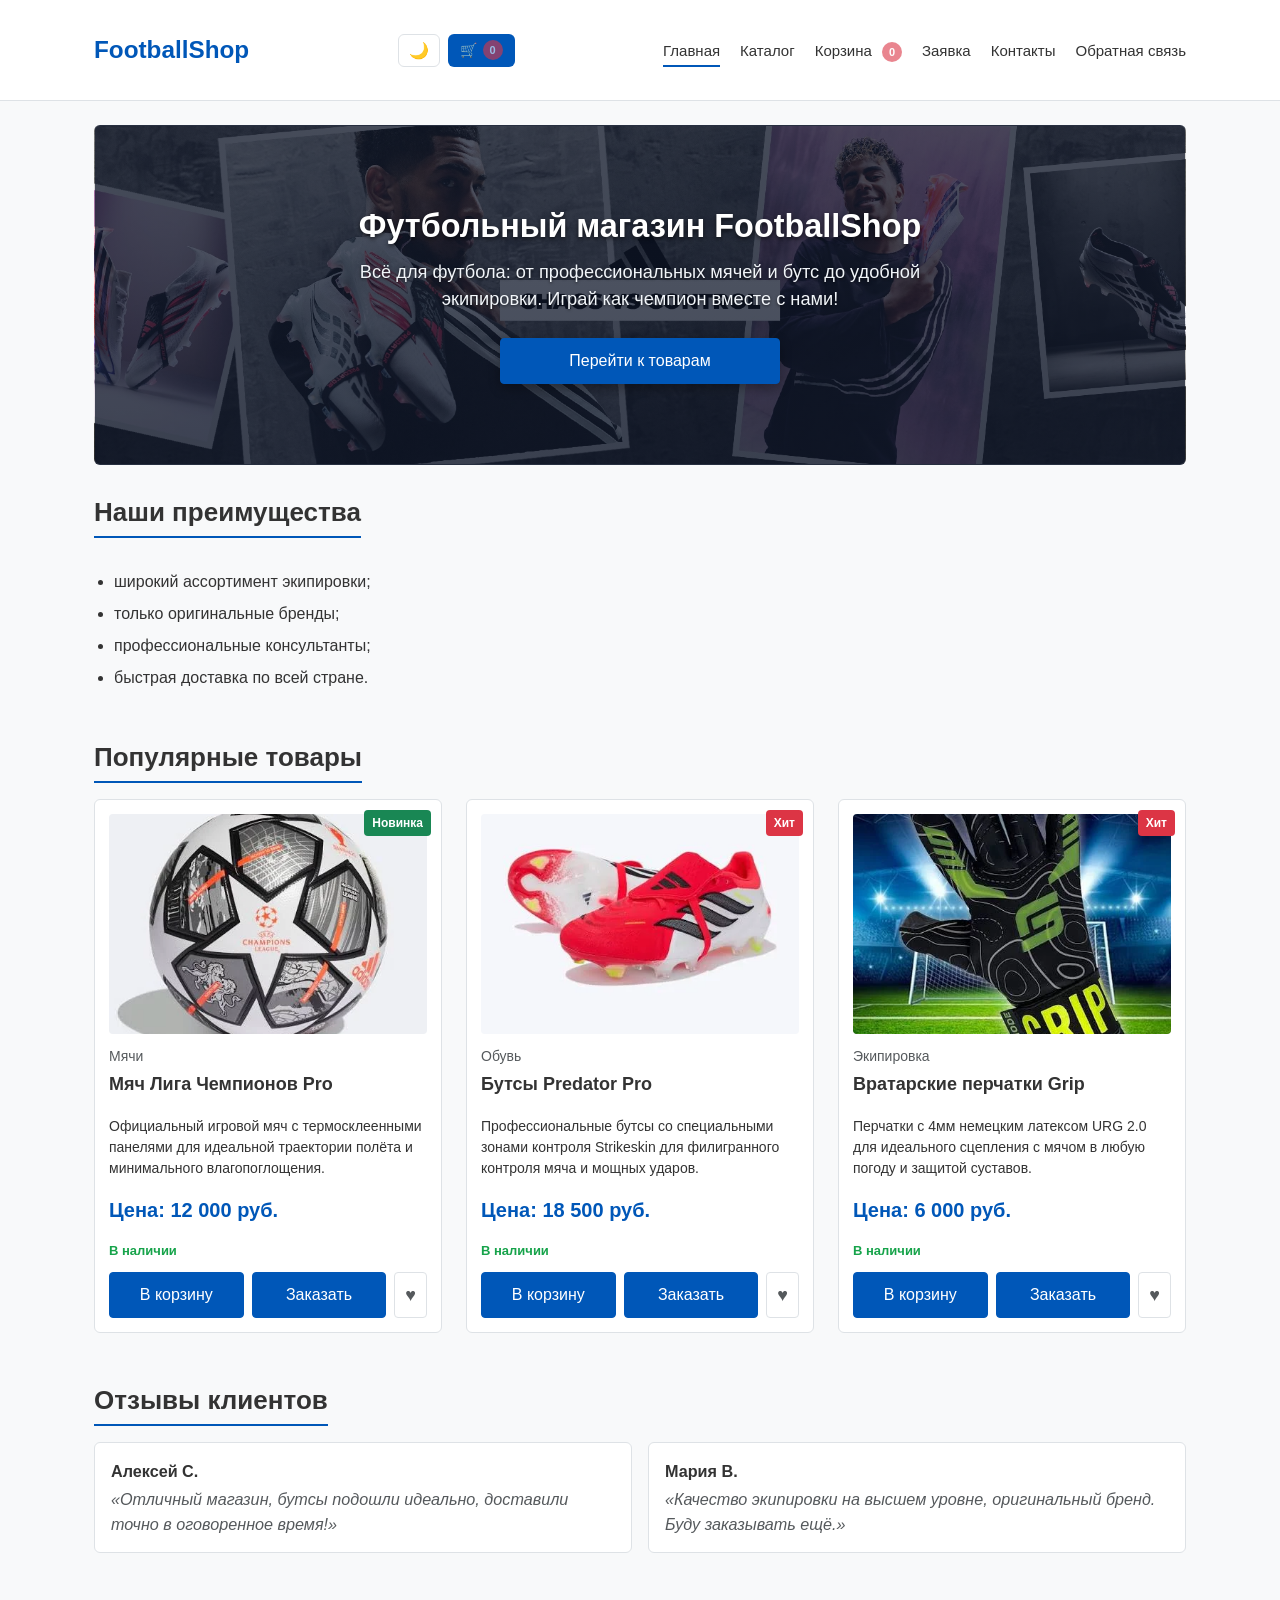
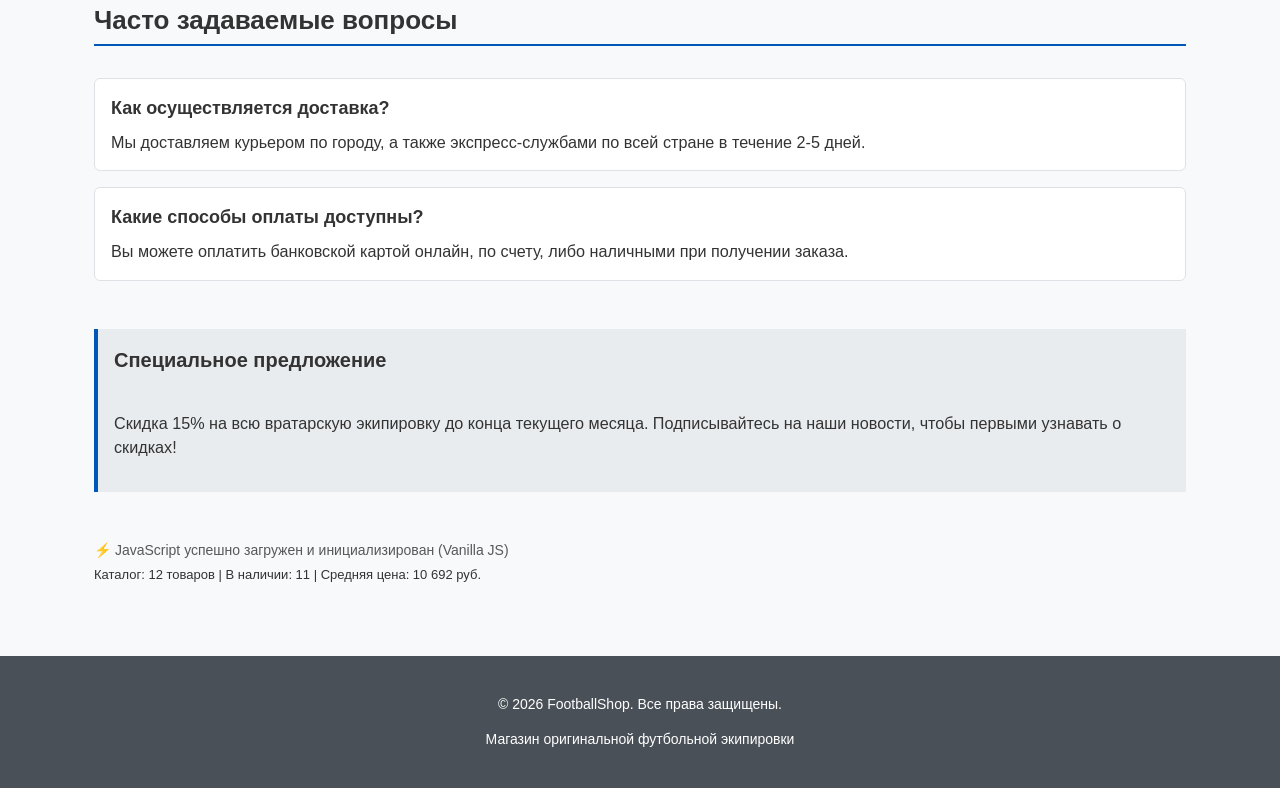
==== index.html @ 439742c8 "first commit" ====
<!DOCTYPE html>
<html lang="ru">
<head>
    <meta charset="UTF-8">
    <meta name="viewport" content="width=device-width, initial-scale=1.0">
    <meta name="description" content="Стартовая страница футбольного интернет-магазина FootballShop.">
    <meta property="og:type" content="website">
    <meta property="og:title" content="Футбольный интернет-магазин FootballShop">
    <meta property="og:description" content="Магазин футбольной экипировки и профессионального инвентаря.">
    <meta property="og:image" content="images/responsive/ball-720.jpg">

    <title>Футбольный интернет-магазин FootballShop</title>
    <link rel="stylesheet" href="css/style.css">
    <link rel="stylesheet" href="css/responsive.css">
    <script src="js/data.js" defer></script>
    <script src="js/modal.js" defer></script>
    <script src="js/validation.js" defer></script>
    <script src="js/cart.js" defer></script>
    <script src="js/catalog.js" defer></script>
    <script src="js/main.js" defer></script>
</head>
<body id="top">
<a class="skip-link" href="#main">Перейти к основному содержимому</a>

<header>
    <div class="site-header">
        <a class="site-logo" href="index.html">FootballShop</a>

        <div class="site-header__actions">
            <button class="theme-toggle" type="button" aria-label="Переключить тему оформления" title="Светлая/тёмная тема">
                <span class="theme-toggle__icon" aria-hidden="true">🌓</span>
            </button>

            <a class="header-cart-btn" href="cart.html" aria-label="Перейти в корзину">
                🛒 <span class="cart-badge">0</span>
            </a>

            <button class="menu-toggle" type="button" aria-expanded="false" aria-controls="primary-nav" aria-label="Открыть главное меню">
                <span class="menu-toggle__line" aria-hidden="true"></span>
                <span class="menu-toggle__line" aria-hidden="true"></span>
                <span class="menu-toggle__line" aria-hidden="true"></span>
            </button>
        </div>

        <nav class="site-nav" id="primary-nav" aria-label="Основная навигация">
            <ul class="site-nav__list">
                <li class="site-nav__item"><a class="site-nav__link" href="index.html" aria-current="page">Главная</a></li>
                <li class="site-nav__item"><a class="site-nav__link" href="catalog.html">Каталог</a></li>
                <li class="site-nav__item"><a class="site-nav__link" href="cart.html">Корзина <span class="cart-badge">0</span></a></li>
                <li class="site-nav__item"><a class="site-nav__link" href="order.html">Заявка</a></li>
                <li class="site-nav__item"><a class="site-nav__link" href="contacts.html">Контакты</a></li>
                <li class="site-nav__item"><a class="site-nav__link" href="feedback.html">Обратная связь</a></li>
            </ul>
        </nav>
    </div>
</header>

<main id="main">
    <section class="hero">
        <h1 class="hero__title">Футбольный магазин FootballShop</h1>
        <p>
            Всё для футбола: от профессиональных мячей и бутс до удобной экипировки. 
            Играй как чемпион вместе с нами!
        </p>
        <a class="button" href="#popular">Перейти к товарам</a>
    </section>

    <section class="section" id="advantages">
        <h2 class="section__title">Наши преимущества</h2>

        <ul class="advantages-list">
            <li>широкий ассортимент экипировки;</li>
            <li>только оригинальные бренды;</li>
            <li>профессиональные консультанты;</li>
            <li>быстрая доставка по всей стране.</li>
        </ul>
    </section>

    <section class="section" id="popular">
        <h2 class="section__title">Популярные товары</h2>

        <div class="products-grid" id="featured-products">
            <article class="product-card">
                <span class="product-card__badge product-card__badge--new">Новинка</span>
                <picture>
                    <source type="image/webp"
                            srcset="images/responsive/ball-360.webp 360w, images/responsive/ball-720.webp 720w"
                            sizes="(max-width: 767px) 100vw, (max-width: 1023px) 50vw, 33vw">
                    <source type="image/jpeg"
                            srcset="images/responsive/ball-360.jpg 360w, images/responsive/ball-720.jpg 720w"
                            sizes="(max-width: 767px) 100vw, (max-width: 1023px) 50vw, 33vw">
                    <img src="images/ball.jpg" alt="Футбольный мяч Лига Чемпионов" width="447" height="447" loading="lazy" decoding="async">
                </picture>
                <div class="product-card__category">Мячи</div>
                <h3 class="product-card__title">Мяч Лига Чемпионов</h3>
                <p class="product-card__description">Официальный игровой мяч для профессионалов с превосходной аэродинамикой.</p>
                <p class="product-card__price">Цена: 12000 руб.</p>
                <div class="product-card__actions">
                    <button class="button" type="button" data-action="add-to-cart" data-id="1">В корзину</button>
                    <button class="button button--secondary" type="button" data-product="Мяч Лига Чемпионов Pro">Заказать</button>
                    <button class="button--favorite" type="button" data-id="1" aria-label="В избранное">♥</button>
                </div>
            </article>

            <article class="product-card">
                <span class="product-card__badge">Хит</span>
                <picture>
                    <source type="image/webp"
                            srcset="images/responsive/boots-360.webp 360w, images/responsive/boots-720.webp 720w"
                            sizes="(max-width: 767px) 100vw, (max-width: 1023px) 50vw, 33vw">
                    <source type="image/jpeg"
                            srcset="images/responsive/boots-360.jpg 360w, images/responsive/boots-720.jpg 720w"
                            sizes="(max-width: 767px) 100vw, (max-width: 1023px) 50vw, 33vw">
                    <img src="images/boots.jpg" alt="Футбольные бутсы Predator Pro" width="447" height="447" loading="lazy" decoding="async">
                </picture>
                <div class="product-card__category">Обувь</div>
                <h3 class="product-card__title">Бутсы Predator Pro</h3>
                <p class="product-card__description">Профессиональные бутсы для игры на натуральном травяном газоне.</p>
                <p class="product-card__price">Цена: 18500 руб.</p>
                <div class="product-card__actions">
                    <button class="button" type="button" data-action="add-to-cart" data-id="2">В корзину</button>
                    <button class="button button--secondary" type="button" data-product="Бутсы Predator Pro">Заказать</button>
                    <button class="button--favorite" type="button" data-id="2" aria-label="В избранное">♥</button>
                </div>
            </article>

            <article class="product-card">
                <picture>
                    <source type="image/webp"
                            srcset="images/responsive/hands-360.webp 360w, images/responsive/hands-720.webp 720w"
                            sizes="(max-width: 767px) 100vw, (max-width: 1023px) 50vw, 33vw">
                    <source type="image/jpeg"
                            srcset="images/responsive/hands-360.jpg 360w, images/responsive/hands-720.jpg 720w"
                            sizes="(max-width: 767px) 100vw, (max-width: 1023px) 50vw, 33vw">
                    <img src="images/hands.jpg" alt="Вратарские перчатки Grip" width="447" height="447" loading="lazy" decoding="async">
                </picture>
                <div class="product-card__category">Экипировка</div>
                <h3 class="product-card__title">Вратарские перчатки Grip</h3>
                <p class="product-card__description">Перчатки с надежным латексным сцеплением и защитой суставов пальцев.</p>
                <p class="product-card__price">Цена: 6000 руб.</p>
                <div class="product-card__actions">
                    <button class="button" type="button" data-action="add-to-cart" data-id="3">В корзину</button>
                    <button class="button button--secondary" type="button" data-product="Вратарские перчатки Grip">Заказать</button>
                    <button class="button--favorite" type="button" data-id="3" aria-label="В избранное">♥</button>
                </div>
            </article>
        </div>
    </section>

    <section class="section reviews" id="reviews">
        <h2 class="section__title">Отзывы клиентов</h2>
        <div class="reviews-grid">
            <article class="review-card">
                <div class="review-card__author"><strong>Алексей С.</strong></div>
                <div class="review-card__text">«Отличный магазин, бутсы подошли идеально, доставили точно в оговоренное время!»</div>
            </article>
            <article class="review-card">
                <div class="review-card__author"><strong>Мария В.</strong></div>
                <div class="review-card__text">«Качество экипировки на высшем уровне, оригинальный бренд. Буду заказывать ещё.»</div>
            </article>
        </div>
    </section>

    <section class="section faq" id="faq">
        <h2 class="section__title">Часто задаваемые вопросы</h2>
        <div class="faq">
            <article class="faq__item">
                <h3 class="faq__question">Как осуществляется доставка?</h3>
                <p class="faq__answer">Мы доставляем курьером по городу, а также экспресс-службами по всей стране в течение 2-5 дней.</p>
            </article>
            <article class="faq__item">
                <h3 class="faq__question">Какие способы оплаты доступны?</h3>
                <p class="faq__answer">Вы можете оплатить банковской картой онлайн, по счету, либо наличными при получении заказа.</p>
            </article>
        </div>
    </section>

    <aside class="aside-info">
        <h2 class="aside-info__title">Специальное предложение</h2>
        <p>
            Скидка 15% на всю вратарскую экипировку до конца текущего месяца.
            Подписывайтесь на наши новости, чтобы первыми узнавать о скидках!
        </p>
    </aside>

    <section class="section" id="js-demo-section" aria-label="Статус системы">
        <p class="js-message" id="js-status-message" style="margin: 0; font-size: 14px; color: var(--color-muted);">JavaScript не загружен</p>
        <div class="product-output" id="js-summary-output" style="margin-top: 4px; font-size: 13px; font-weight: 500;"></div>
    </section>
</main>

<footer id="contacts">
    <p>&copy; 2026 FootballShop. Все права защищены.</p>
    <p>Магазин оригинальной футбольной экипировки</p>
</footer>

<dialog class="order-dialog" id="order-dialog" aria-labelledby="order-dialog-title">
    <h2 class="order-dialog__title" id="order-dialog-title">Быстрое оформление заявки</h2>

    <form class="order-form" id="order-form" action="#" method="post" novalidate>
        <input id="selected-product" name="selected-product" type="hidden">

        <div class="order-form__field">
            <label class="order-form__label" for="order-name">Ваше имя *</label>
            <input class="order-form__control"
                   id="order-name"
                   name="name"
                   type="text"
                   placeholder="Введите ваше имя"
                   minlength="2"
                   autocomplete="name"
                   required>
        </div>

        <div class="order-form__field">
            <label class="order-form__label" for="order-email">E-mail адрес *</label>
            <input class="order-form__control"
                   id="order-email"
                   name="email"
                   type="email"
                   placeholder="example@mail.ru"
                   autocomplete="email"
                   required>
        </div>

        <div class="order-form__field">
            <label class="order-form__label" for="order-phone">Номер телефона *</label>
            <input class="order-form__control"
                   id="order-phone"
                   name="phone"
                   type="tel"
                   inputmode="tel"
                   placeholder="+7 (900) 000-00-00"
                   autocomplete="tel"
                   required>
            <small class="order-form__hint">Формат: +7 (900) 000-00-00</small>
        </div>

        <div class="order-form__field">
            <label class="order-form__label" for="order-date">Желаемая дата связи</label>
            <input class="order-form__control"
                   id="order-date"
                   name="date"
                   type="date">
        </div>

        <div class="order-form__field order-form__field--full">
            <label class="order-form__label" for="order-topic">Тема заявки *</label>
            <select class="order-form__control" id="order-topic" name="topic" required>
                <option value="">Выберите тему</option>
                <option value="product">Заказ товара</option>
                <option value="consultation">Консультация по размеру</option>
                <option value="delivery">Вопрос по доставке</option>
            </select>
        </div>

        <div class="order-form__field order-form__field--full">
            <label class="order-form__label" for="order-comment">Комментарий к заявке</label>
            <textarea class="order-form__control"
                      id="order-comment"
                      name="comment"
                      rows="3"
                      placeholder="Укажите размер, расцветку или дополнительную информацию"></textarea>
        </div>

        <div class="order-form__field order-form__field--full order-form__field--checkbox">
            <input class="order-form__control"
                   id="order-agreement"
                   name="agreement"
                   type="checkbox"
                   required>
            <label class="order-form__label" for="order-agreement">
                Я согласен на обработку персональных данных *
            </label>
        </div>

        <div class="order-form__actions">
            <button class="button order-form__button" type="button" id="close-order-dialog">Закрыть</button>
            <button class="button order-form__button" type="submit">Отправить заявку</button>
        </div>
    </form>
</dialog>

<p class="success-message" id="success-message" hidden>
    Форма успешно отправлена!
</p>

<a href="#top" class="scroll-top" aria-label="Вернуться в начало страницы">↑</a>
</body>
</html>
---- css/style.css ----
:root {
    
    --color-bg: #f8f9fa;
    --color-text: #333333;
    --color-muted: #6c757d;
    --color-primary: #0d6efd; 
    --color-primary-dark: #0a58ca;
    --color-secondary: #495057;
    --color-border: #dee2e6;
    --color-surface: #ffffff;
    --color-danger: #dc3545;
    --color-success: #198754;
    --color-success-bg: #d1e7dd;
    --color-white: #ffffff;

    
    --space-xs: 4px;
    --space-sm: 8px;
    --space-md: 16px;
    --space-lg: 24px;
    --space-xl: 32px;
    --space-xxl: 48px;

    
    --radius-sm: 4px;
    --radius-md: 6px;
    --radius-lg: 8px;

    
    --shadow-sm: 0 1px 3px rgba(0,0,0,0.1);
    --shadow-md: 0 4px 6px rgba(0,0,0,0.1);

    
    --transition-fast: 0.2s ease-in-out;

    --container-width: 1140px;
}

* {
    box-sizing: border-box;
}

html {
    scroll-behavior: smooth;
}

body {
    margin: 0;
    font-family: Arial, Helvetica, sans-serif;
    line-height: 1.5;
    color: var(--color-text);
    background-color: var(--color-bg);
}

h1, h2, h3, h4, h5, h6 {
    font-weight: bold;
    color: var(--color-text);
    margin-top: 0;
}

h1 {
    font-size: 32px;
}

h2 {
    font-size: 26px;
    margin-bottom: var(--space-md);
    border-bottom: 2px solid var(--color-primary);
    display: inline-block;
    padding-bottom: var(--space-xs);
}

header {
    background-color: var(--color-surface);
    border-bottom: 1px solid var(--color-border);
    padding: var(--space-md) var(--space-lg);
}

main {
    padding: var(--space-lg) var(--space-lg);
}

footer {
    background-color: var(--color-secondary);
    color: var(--color-white);
    padding: var(--space-xl) var(--space-lg);
    text-align: center;
}

a {
    color: var(--color-primary);
    text-decoration: none;
}

a:hover {
    color: var(--color-primary-dark);
    text-decoration: underline;
}

.button {
    display: inline-flex;
    align-items: center;
    justify-content: center;
    padding: 10px 20px;
    font-size: 16px;
    font-family: inherit;
    line-height: 1.5;
    color: var(--color-white);
    background-color: var(--color-primary);
    text-decoration: none;
    border: 1px solid var(--color-primary);
    border-radius: var(--radius-sm);
    cursor: pointer;
    transition: background-color var(--transition-fast);
}

.button:hover {
    background-color: var(--color-primary-dark);
    border-color: var(--color-primary-dark);
    color: var(--color-white);
    text-decoration: none;
}

.button:disabled {
    opacity: 0.6;
    cursor: not-allowed;
}

.site-header {
    max-width: var(--container-width);
    margin: 0 auto;
    display: flex;
    align-items: center;
    justify-content: space-between;
    flex-wrap: wrap;
    gap: var(--space-md);
}

.site-logo {
    font-size: 24px;
    font-weight: bold;
    color: var(--color-primary);
    text-decoration: none;
}

.site-logo:hover {
    text-decoration: none;
}

.site-nav__list {
    display: flex;
    flex-wrap: wrap;
    align-items: center;
    gap: var(--space-md);
    padding: 0;
    margin: 0;
    list-style: none;
}

.site-nav__link {
    color: var(--color-text);
    font-weight: normal;
}

.site-nav__link:hover {
    color: var(--color-primary);
    text-decoration: none;
}

.hero {
    max-width: var(--container-width);
    margin: 0 auto var(--space-xl);
    padding: var(--space-xxl) var(--space-xl);
    background-color: var(--color-surface);
    border: 1px solid var(--color-border);
    border-radius: var(--radius-md);
    text-align: center;
}

.hero__title {
    color: var(--color-text);
    margin-bottom: var(--space-md);
    border: none;
}

.hero p {
    font-size: 18px;
    max-width: 600px;
    margin: 0 auto var(--space-xl);
    color: var(--color-muted);
}

.section {
    max-width: var(--container-width);
    margin: 0 auto var(--space-xxl);
}

.advantages-list {
    padding-left: 20px;
    font-size: 16px;
}

.advantages-list li {
    margin-bottom: var(--space-sm);
}

.products-grid {
    display: grid;
    grid-template-columns: repeat(3, minmax(280px, 1fr));
    gap: var(--space-lg);
}

.product-card {
    display: flex;
    flex-direction: column;
    position: relative;
    padding: var(--space-md);
    border: 1px solid var(--color-border);
    border-radius: var(--radius-md);
    background-color: var(--color-surface);
    transition: box-shadow var(--transition-fast), transform var(--transition-fast);
}

.product-card:hover {
    box-shadow: var(--shadow-md);
    transform: translateY(-4px);
}

.product-card img {
    width: 100%;
    height: 220px;
    object-fit: cover;
    border-radius: var(--radius-sm);
    margin-bottom: var(--space-md);
    background-color: var(--color-bg);
}

.product-card__badge {
    position: absolute;
    top: 10px;
    right: 10px;
    background-color: var(--color-danger);
    color: var(--color-white);
    padding: 4px 8px;
    border-radius: 4px;
    font-size: 12px;
    font-weight: bold;
}

.product-card__badge--new {
    background-color: var(--color-success);
}

.product-card__category {
    font-size: 14px;
    color: var(--color-muted);
    margin-bottom: var(--space-xs);
}

.product-card__title {
    font-size: 18px;
    margin-top: 0;
    margin-bottom: var(--space-xs);
    border: none;
}

.product-card__description {
    color: var(--color-text);
    font-size: 14px;
    flex-grow: 1;
    margin-bottom: var(--space-md);
}

.product-card__price {
    font-size: 20px;
    font-weight: bold;
    color: var(--color-primary);
    margin: 0 0 var(--space-md);
}

.product-card-img {
    width: 100%;
    height: auto;
    border-radius: 8px;
}

.product-card .button {
    width: 100%;
    margin-top: auto;
}

.product-card__button {
    margin-top: 20px;
}

.reviews-grid {
    display: grid;
    grid-template-columns: repeat(auto-fit, minmax(280px, 1fr));
    gap: var(--space-lg);
}

.review-card {
    padding: var(--space-md);
    border: 1px solid var(--color-border);
    border-radius: var(--radius-md);
    background-color: var(--color-surface);
}

.review-card__author {
    font-weight: bold;
    margin-bottom: var(--space-xs);
}

.review-card__text {
    font-style: italic;
    color: var(--color-muted);
}

.faq {
    display: grid;
    gap: var(--space-md);
}

.faq__item {
    border: 1px solid var(--color-border);
    border-radius: var(--radius-md);
    padding: var(--space-md);
    background-color: var(--color-surface);
}

.faq__question {
    margin: 0 0 var(--space-sm) 0;
    font-size: 18px;
    border: none;
}

.faq__answer {
    margin: 0;
    color: var(--color-text);
}

.aside-info {
    max-width: var(--container-width);
    margin: 0 auto var(--space-xxl);
    padding: var(--space-md);
    border-left: 4px solid var(--color-primary);
    background-color: #e9ecef;
}

.aside-info__title {
    margin-top: 0;
    font-size: 20px;
    border: none;
}

.order-dialog {
    width: 500px;
    max-width: 90vw;
    padding: var(--space-lg);
    border: 1px solid var(--color-border);
    border-radius: var(--radius-md);
    box-shadow: var(--shadow-md);
    background-color: var(--color-surface);
    opacity: 0;
    transform: scale(0.95);
    transition: opacity 0.3s ease, transform 0.3s ease;
}

.order-dialog[open] {
    opacity: 1;
    transform: scale(1);
}

.order-dialog::backdrop {
    background-color: rgba(0, 0, 0, 0.5);
}

.order-dialog__title {
    margin: 0 0 var(--space-md) 0;
    font-size: 22px;
    border: none;
}

.order-form__field {
    margin-bottom: var(--space-md);
}

.order-form__label {
    display: block;
    margin-bottom: var(--space-xs);
    font-weight: bold;
}

.order-form__control {
    width: 100%;
    padding: 8px 12px;
    border: 1px solid var(--color-border);
    border-radius: var(--radius-sm);
    font: inherit;
    background-color: var(--color-surface);
}

.order-form__control:focus {
    outline: none;
    border-color: var(--color-primary);
    box-shadow: 0 0 0 2px rgba(13, 110, 253, 0.25);
}

.order-form__hint {
    display: block;
    margin-top: var(--space-xs);
    color: var(--color-muted);
    font-size: 12px;
}

.order-form__field--checkbox {
    display: flex;
    align-items: center;
    gap: var(--space-sm);
}

.order-form__field--checkbox input[type="checkbox"] {
    width: auto;
}

.order-form__field [aria-invalid="true"] {
    border-color: var(--color-danger);
}

.order-form__actions {
    display: flex;
    justify-content: flex-end;
    gap: var(--space-md);
    margin-top: var(--space-lg);
}

.success-message {
    max-width: var(--container-width);
    margin: var(--space-lg) auto;
    padding: var(--space-md);
    border-radius: var(--radius-sm);
    background-color: var(--color-success-bg);
    color: var(--color-success);
    border: 1px solid #badbcc;
}

.breadcrumbs {
    max-width: var(--container-width);
    margin: 0 auto var(--space-md);
    font-size: 14px;
    color: var(--color-muted);
}

.breadcrumbs__link {
    color: var(--color-primary);
}

.breadcrumbs__current::before {
    content: "/";
    margin: 0 8px;
    color: var(--color-muted);
}

.scroll-top {
    position: fixed;
    bottom: 20px;
    right: 20px;
    background-color: var(--color-secondary);
    color: #fff;
    width: 40px;
    height: 40px;
    border-radius: 4px;
    display: flex;
    align-items: center;
    justify-content: center;
    font-size: 20px;
    text-decoration: none;
    opacity: 0;
    pointer-events: none;
    transition: opacity var(--transition-fast);
}

.scroll-top.is-visible {
    opacity: 0.8;
    pointer-events: auto;
}

.scroll-top:hover {
    opacity: 1;
    text-decoration: none;
}

.catalog-layout {
    max-width: var(--container-width);
    margin: 0 auto var(--space-xxl);
    display: grid;
    grid-template-columns: 250px 1fr;
    grid-template-areas: "filters products";
    gap: var(--space-xl);
}

.catalog-filters {
    grid-area: filters;
    padding: var(--space-md);
    border: 1px solid var(--color-border);
    border-radius: var(--radius-md);
    background-color: var(--color-surface);
    align-self: start;
    position: sticky;
    top: 20px;
}

.filters-form fieldset {
    margin: 0 0 var(--space-md);
    padding: 0 0 var(--space-md);
    border: none;
    border-bottom: 1px solid var(--color-border);
}

.filters-form legend {
    font-weight: bold;
    margin-bottom: var(--space-sm);
}

.product-details__layout {
    display: grid;
    grid-template-columns: 1fr;
    gap: var(--space-xl);
}

@media (min-width: 768px) {
    .product-details__layout {
        grid-template-columns: 1fr 1fr;
    }
}

.product-details__image-placeholder {
    background-color: var(--color-bg);
    border: 1px solid var(--color-border);
    border-radius: var(--radius-md);
    min-height: 300px;
    display: flex;
    align-items: center;
    justify-content: center;
}

.product-details__image-placeholder img {
    width: 100%;
    height: 100%;
    object-fit: cover;
}

.product-details__price {
    font-size: 24px;
    font-weight: bold;
    color: var(--color-primary);
}

.product-table {
    width: 100%;
    border-collapse: collapse;
    margin-top: var(--space-lg);
    border: 1px solid var(--color-border);
}

.product-table th, .product-table td {
    padding: 8px 12px;
    border: 1px solid var(--color-border);
    text-align: left;
}

.product-table th {
    background-color: var(--color-bg);
    font-weight: bold;
}

@media (max-width: 768px) {
    .catalog-layout {
        grid-template-columns: 1fr;
        grid-template-areas: "filters" "products";
    }
}

.catalog-filters h2 {
    margin-top: 0;
    margin-bottom: var(--space-md);
    font-size: 22px;
    border-bottom: 2px solid var(--color-primary);
    display: inline-block;
    padding-bottom: var(--space-xs);
}

.filters-form__group {
    margin: 0 0 var(--space-lg);
    padding: 0;
    border: none;
}

.filters-form__legend {
    font-weight: 600;
    font-size: 16px;
    margin-bottom: var(--space-sm);
    color: var(--color-text);
}

.filters-form__checkbox-label {
    display: flex;
    align-items: center;
    gap: var(--space-sm);
    margin-bottom: var(--space-xs);
    cursor: pointer;
    font-size: 15px;
    transition: color var(--transition-fast);
}

.filters-form__checkbox-label:hover {
    color: var(--color-primary);
}

.filters-form__checkbox {
    width: 18px;
    height: 18px;
    cursor: pointer;
    accent-color: var(--color-primary);
    margin: 0;
}

.filters-form__price-row {
    display: flex;
    align-items: center;
    gap: var(--space-sm);
}

.filters-form__price-field {
    display: flex;
    flex-direction: column;
    gap: 4px;
    flex: 1;
}

.filters-form__price-label {
    font-size: 12px;
    color: var(--color-muted);
}

.filters-form__control {
    width: 100%;
    padding: 8px 10px;
    border: 1px solid var(--color-border);
    border-radius: var(--radius-sm);
    font: inherit;
    font-size: 14px;
    background-color: var(--color-surface);
    transition: border-color var(--transition-fast), box-shadow var(--transition-fast);
}

.filters-form__control:focus {
    outline: none;
    border-color: var(--color-primary);
    box-shadow: 0 0 0 3px rgba(13, 110, 253, 0.15);
}

.filters-form__price-divider {
    color: var(--color-muted);
    font-weight: bold;
    margin-top: 20px; 
}

.filters-form__submit {
    margin-top: var(--space-md);
    background-color: var(--color-primary);
    font-weight: 600;
    letter-spacing: 0.5px;
}

[data-theme="dark"] {
    --color-bg: #121316;
    --color-text: #e2e8f0;
    --color-muted: #94a3b8;
    --color-primary: #3b82f6;
    --color-primary-dark: #2563eb;
    --color-secondary: #64748b;
    --color-border: #2d3748;
    --color-surface: #1e222b;
    --color-success: #22c55e;
    --color-success-bg: #143522;
    --color-danger: #ef4444;
    --color-white: #ffffff;
    --shadow-sm: 0 1px 3px rgba(0, 0, 0, 0.4);
    --shadow-md: 0 4px 6px rgba(0, 0, 0, 0.5);
}

[data-theme="dark"] body {
    background-color: var(--color-bg);
    color: var(--color-text);
}

[data-theme="dark"] .product-card,
[data-theme="dark"] .review-card,
[data-theme="dark"] .aside-info,
[data-theme="dark"] .product-details,
[data-theme="dark"] .order-dialog,
[data-theme="dark"] .cart-summary-box,
[data-theme="dark"] .cart-empty,
[data-theme="dark"] .cart-table,
[data-theme="dark"] .product-table,
[data-theme="dark"] .product-table th,
[data-theme="dark"] .product-table td,
[data-theme="dark"] .faq__item,
[data-theme="dark"] .catalog-filters {
    background-color: var(--color-surface);
    border-color: var(--color-border);
    color: var(--color-text);
}

[data-theme="dark"] .order-form__control,
[data-theme="dark"] .filters-form__control,
[data-theme="dark"] .search-bar__input,
[data-theme="dark"] .catalog-sort__select,
[data-theme="dark"] .promo-input {
    background-color: #161920;
    color: var(--color-text);
    border-color: var(--color-border);
}

[data-theme="dark"] .order-form__control:focus,
[data-theme="dark"] .search-bar__input:focus,
[data-theme="dark"] .catalog-sort__select:focus {
    background-color: #1c202a;
    border-color: var(--color-primary);
}

[data-theme="dark"] .hero {
    background: linear-gradient(135deg, #182234, #121620);
    border-color: var(--color-border);
}

[data-theme="dark"] footer {
    background-color: #0b0c0e;
    border-color: var(--color-border);
}

.site-header__actions {
    display: flex;
    align-items: center;
    gap: var(--space-sm);
}

.theme-toggle {
    background: transparent;
    border: 1px solid var(--color-border);
    border-radius: var(--radius-md);
    padding: 6px 10px;
    font-size: 16px;
    cursor: pointer;
    color: var(--color-text);
    display: inline-flex;
    align-items: center;
    justify-content: center;
    transition: background-color var(--transition-fast), border-color var(--transition-fast), transform var(--transition-fast);
}

.theme-toggle:hover {
    background-color: rgba(0, 0, 0, 0.05);
    transform: scale(1.05);
}

[data-theme="dark"] .theme-toggle:hover {
    background-color: rgba(255, 255, 255, 0.1);
}

.header-cart-btn {
    position: relative;
    display: inline-flex;
    align-items: center;
    text-decoration: none;
    padding: 6px 12px;
    border-radius: var(--radius-md);
    background-color: var(--color-primary);
    color: #ffffff;
    font-size: 14px;
    font-weight: bold;
    transition: background-color var(--transition-fast), transform var(--transition-fast);
}

.header-cart-btn:hover {
    background-color: var(--color-primary-dark);
    transform: translateY(-1px);
    color: #ffffff;
}

.cart-badge,
.wishlist-badge {
    display: inline-flex;
    align-items: center;
    justify-content: center;
    min-width: 20px;
    height: 20px;
    padding: 0 6px;
    font-size: 11px;
    font-weight: 700;
    line-height: 1;
    color: #ffffff;
    background-color: var(--color-danger);
    border-radius: 10px;
    margin-left: 6px;
    vertical-align: middle;
}

.cart-badge--empty {
    opacity: 0.6;
}

.toast-container {
    position: fixed;
    top: 20px;
    right: 20px;
    z-index: 10000;
    display: flex;
    flex-direction: column;
    gap: 10px;
    max-width: 360px;
    width: calc(100% - 40px);
    pointer-events: none;
}

.toast {
    position: relative;
    display: flex;
    align-items: flex-start;
    gap: 12px;
    padding: 12px 16px;
    background-color: var(--color-surface);
    color: var(--color-text);
    border-radius: var(--radius-md);
    box-shadow: 0 8px 24px rgba(0, 0, 0, 0.18);
    border-left: 4px solid var(--color-primary);
    pointer-events: auto;
    animation: toastSlideIn 0.3s ease-out forwards;
    transition: opacity 0.25s ease, transform 0.25s ease;
}

.toast--success {
    border-left-color: var(--color-success);
}

.toast--error {
    border-left-color: var(--color-danger);
}

.toast--info {
    border-left-color: var(--color-primary);
}

.toast__icon {
    font-size: 18px;
    line-height: 1.2;
    flex-shrink: 0;
}

.toast__content {
    flex: 1;
    font-size: 14px;
    line-height: 1.4;
}

.toast__close {
    background: transparent;
    border: none;
    color: var(--color-muted);
    font-size: 18px;
    cursor: pointer;
    padding: 0;
    line-height: 1;
    margin-left: 4px;
}

.toast__close:hover {
    color: var(--color-text);
}

@keyframes toastSlideIn {
    from {
        opacity: 0;
        transform: translateX(50px);
    }
    to {
        opacity: 1;
        transform: translateX(0);
    }
}

.cart-page-layout {
    display: grid;
    grid-template-columns: 1fr;
    gap: var(--space-xl);
    margin-top: var(--space-lg);
}

@media (min-width: 900px) {
    .cart-page-layout {
        grid-template-columns: 2fr 1fr;
        align-items: start;
    }
}

.cart-items-container {
    background-color: var(--color-surface);
    border: 1px solid var(--color-border);
    border-radius: var(--radius-lg);
    padding: var(--space-md);
    box-shadow: var(--shadow-sm);
}

.cart-table {
    width: 100%;
    border-collapse: collapse;
}

.cart-table th {
    text-align: left;
    padding: 12px;
    font-size: 14px;
    border-bottom: 2px solid var(--color-border);
    color: var(--color-muted);
}

.cart-table td {
    padding: 14px 12px;
    border-bottom: 1px solid var(--color-border);
    vertical-align: middle;
}

.cart-item__product {
    display: flex;
    align-items: center;
    gap: 12px;
}

.cart-item__thumb {
    width: 64px;
    height: 64px;
    object-fit: cover;
    border-radius: var(--radius-sm);
    border: 1px solid var(--color-border);
    background-color: var(--color-bg);
}

.cart-item__name {
    font-weight: 600;
    font-size: 15px;
    margin-bottom: 4px;
    color: var(--color-text);
    text-decoration: none;
}

.cart-item__name:hover {
    color: var(--color-primary);
}

.cart-item__category {
    font-size: 12px;
    color: var(--color-muted);
}

.cart-item__price {
    font-weight: 600;
    white-space: nowrap;
}

.cart-quantity {
    display: inline-flex;
    align-items: center;
    border: 1px solid var(--color-border);
    border-radius: var(--radius-sm);
    overflow: hidden;
    background-color: var(--color-surface);
}

.cart-quantity__btn {
    background: transparent;
    border: none;
    width: 32px;
    height: 32px;
    font-size: 16px;
    cursor: pointer;
    display: inline-flex;
    align-items: center;
    justify-content: center;
    color: var(--color-text);
    transition: background-color var(--transition-fast);
}

.cart-quantity__btn:hover:not(:disabled) {
    background-color: var(--color-bg);
}

.cart-quantity__btn:disabled {
    opacity: 0.3;
    cursor: not-allowed;
}

.cart-quantity__val {
    width: 36px;
    text-align: center;
    font-size: 14px;
    font-weight: 600;
}

.cart-item__subtotal {
    font-weight: 700;
    color: var(--color-primary);
    white-space: nowrap;
}

.cart-item__remove-btn {
    background: transparent;
    border: none;
    color: var(--color-danger);
    font-size: 18px;
    cursor: pointer;
    padding: 6px;
    border-radius: var(--radius-sm);
    transition: background-color var(--transition-fast);
}

.cart-item__remove-btn:hover {
    background-color: rgba(220, 53, 69, 0.1);
}

.cart-summary-box {
    background-color: var(--color-surface);
    border: 1px solid var(--color-border);
    border-radius: var(--radius-lg);
    padding: var(--space-lg);
    box-shadow: var(--shadow-sm);
    position: sticky;
    top: 20px;
}

.cart-summary__title {
    font-size: 20px;
    margin-bottom: var(--space-md);
    padding-bottom: var(--space-sm);
    border-bottom: 1px solid var(--color-border);
}

.cart-summary__row {
    display: flex;
    justify-content: space-between;
    margin-bottom: 10px;
    font-size: 15px;
    color: var(--color-muted);
}

.cart-summary__row--total {
    font-size: 20px;
    font-weight: 700;
    color: var(--color-text);
    padding-top: var(--space-sm);
    border-top: 1px dashed var(--color-border);
    margin-top: var(--space-md);
}

.cart-summary__total-price {
    color: var(--color-primary);
}

.cart-promo-form {
    display: flex;
    gap: 8px;
    margin: var(--space-md) 0;
}

.promo-input {
    flex: 1;
    padding: 8px 12px;
    border: 1px solid var(--color-border);
    border-radius: var(--radius-sm);
    font: inherit;
    font-size: 14px;
}

.cart-summary__actions {
    display: flex;
    flex-direction: column;
    gap: 10px;
    margin-top: var(--space-md);
}

.cart-actions-bar {
    display: flex;
    justify-content: space-between;
    align-items: center;
    margin-top: var(--space-md);
    padding-top: var(--space-md);
    border-top: 1px solid var(--color-border);
}

.cart-empty {
    text-align: center;
    padding: var(--space-xxl) var(--space-lg);
    background-color: var(--color-surface);
    border: 1px solid var(--color-border);
    border-radius: var(--radius-lg);
}

.cart-empty__icon {
    font-size: 64px;
    margin-bottom: var(--space-md);
    opacity: 0.6;
}

.cart-empty__title {
    font-size: 24px;
    margin-bottom: var(--space-sm);
}

.cart-empty__text {
    color: var(--color-muted);
    margin-bottom: var(--space-lg);
}

.catalog-toolbar {
    display: flex;
    flex-wrap: wrap;
    align-items: center;
    justify-content: space-between;
    gap: var(--space-md);
    margin-bottom: var(--space-md);
    padding: var(--space-md);
    background-color: var(--color-surface);
    border: 1px solid var(--color-border);
    border-radius: var(--radius-md);
}

.catalog-controls__count {
    margin: 0 0 var(--space-md);
    font-size: 14px;
    font-weight: 500;
    color: var(--color-muted);
}

.product-card--unavailable {
    opacity: 0.85;
}

.product-card__status {
    font-size: 13px;
    font-weight: 600;
    margin: 0 0 var(--space-xs);
}

.product-card__status--available {
    color: #16a34a;
}

.product-card__status--unavailable {
    color: #dc2626;
}

.search-bar {
    position: relative;
    flex: 1;
    min-width: 240px;
}

.search-bar__input {
    width: 100%;
    padding: 10px 38px 10px 14px;
    border: 1px solid var(--color-border);
    border-radius: var(--radius-sm);
    font: inherit;
    font-size: 14px;
    background-color: var(--color-surface);
    color: var(--color-text);
}

.search-bar__clear {
    position: absolute;
    right: 10px;
    top: 50%;
    transform: translateY(-50%);
    background: transparent;
    border: none;
    color: var(--color-muted);
    font-size: 16px;
    cursor: pointer;
    display: none;
}

.search-bar__clear.is-visible {
    display: block;
}

.catalog-sort {
    display: flex;
    align-items: center;
    gap: 8px;
    white-space: nowrap;
}

.catalog-sort__label {
    font-size: 14px;
    color: var(--color-muted);
}

.catalog-sort__select {
    padding: 8px 12px;
    border: 1px solid var(--color-border);
    border-radius: var(--radius-sm);
    font: inherit;
    font-size: 14px;
    background-color: var(--color-surface);
    color: var(--color-text);
    cursor: pointer;
}

.product-card__actions {
    display: flex;
    gap: 8px;
    margin-top: var(--space-sm);
}

.product-card__actions .button {
    flex: 1;
}

.button--favorite {
    background: transparent;
    border: 1px solid var(--color-border);
    color: var(--color-muted);
    font-size: 18px;
    padding: 6px 10px;
    border-radius: var(--radius-sm);
    cursor: pointer;
    transition: all var(--transition-fast);
    display: inline-flex;
    align-items: center;
    justify-content: center;
}

.button--favorite:hover {
    color: var(--color-danger);
    border-color: var(--color-danger);
    transform: scale(1.08);
}

.button--favorite.is-active {
    color: var(--color-danger);
    background-color: rgba(220, 53, 69, 0.1);
    border-color: var(--color-danger);
}

.pagination {
    display: flex;
    justify-content: center;
    align-items: center;
    gap: 6px;
    margin-top: var(--space-xl);
    padding: var(--space-md) 0;
}

.pagination__btn {
    min-width: 38px;
    height: 38px;
    padding: 0 10px;
    border: 1px solid var(--color-border);
    background-color: var(--color-surface);
    color: var(--color-text);
    border-radius: var(--radius-sm);
    font-size: 14px;
    font-weight: 600;
    cursor: pointer;
    display: inline-flex;
    align-items: center;
    justify-content: center;
    transition: all var(--transition-fast);
}

.pagination__btn:hover:not(:disabled) {
    background-color: var(--color-bg);
    border-color: var(--color-primary);
    color: var(--color-primary);
}

.pagination__btn--active {
    background-color: var(--color-primary) !important;
    border-color: var(--color-primary) !important;
    color: #ffffff !important;
}

.pagination__btn:disabled {
    opacity: 0.4;
    cursor: not-allowed;
}

.order-form__field {
    position: relative;
}

.order-form__control.is-invalid {
    border-color: var(--color-danger) !important;
    background-color: rgba(220, 53, 69, 0.04);
}

.order-form__control.is-valid {
    border-color: var(--color-success) !important;
}

.field-error {
    display: flex;
    align-items: center;
    gap: 6px;
    color: var(--color-danger);
    font-size: 12px;
    margin-top: 4px;
    font-weight: 500;
    animation: fadeIn 0.2s ease-in;
}

@keyframes fadeIn {
    from { opacity: 0; transform: translateY(-4px); }
    to { opacity: 1; transform: translateY(0); }
}

.button--loading {
    position: relative;
    color: transparent !important;
    pointer-events: none;
}

.button--loading::after {
    content: "";
    position: absolute;
    width: 18px;
    height: 18px;
    top: 50%;
    left: 50%;
    margin-top: -9px;
    margin-left: -9px;
    border: 2px solid #ffffff;
    border-top-color: transparent;
    border-radius: 50%;
    animation: spin 0.7s linear infinite;
}

@keyframes spin {
    to { transform: rotate(360deg); }
}

.order-success-card {
    background-color: var(--color-success-bg);
    border: 1px solid var(--color-success);
    border-radius: var(--radius-lg);
    padding: var(--space-xl);
    text-align: center;
    margin-top: var(--space-lg);
}

.order-success-card__icon {
    font-size: 48px;
    color: var(--color-success);
    margin-bottom: var(--space-sm);
}

.order-success-card__number {
    font-size: 20px;
    font-weight: 700;
    color: var(--color-primary-dark);
    margin: var(--space-sm) 0;
}
---- css/responsive.css ----
:root {
  --color-primary: #0057b8;
  --color-primary-dark: #00428d;
  --color-muted: #55595c;
}

*,
*::before,
*::after {
  box-sizing: border-box;
}

html {
  font-size: 15px; 
  -webkit-text-size-adjust: 100%;
}

body {
  overflow-x: hidden;
  width: 100%;
}

img,
video,
picture {
  max-width: 100%;
  height: auto;
  display: block;
}

.skip-link {
  position: absolute;
  top: -200px;
  left: 16px;
  z-index: 10000;
  padding: 12px 18px;
  background-color: #111111;
  color: #ffffff;
  font-weight: bold;
  text-decoration: none;
  border-radius: 6px;
  box-shadow: 0 4px 12px rgba(0, 0, 0, 0.3);
  transition: top 0.2s ease-in-out;
}

.skip-link:focus,
.skip-link:focus-visible {
  top: 16px;
  outline: 3px solid #ffcc00;
  outline-offset: 2px;
}

:focus-visible {
  outline: 3px solid var(--color-primary, #0057b8);
  outline-offset: 3px;
}

.breadcrumbs__current {
  color: #495057;
  font-weight: 500;
}

.site-header {
  position: relative;
  display: flex;
  align-items: center;
  justify-content: space-between;
  padding: 12px 16px;
  width: 100%;
  max-width: 100%;
}

.site-logo {
  font-size: 1.25rem;
  font-weight: 700;
  z-index: 101;
}

.menu-toggle {
  display: flex;
  flex-direction: column;
  justify-content: center;
  align-items: center;
  gap: 5px;
  width: 44px;
  height: 44px;
  padding: 8px;
  background: transparent;
  border: 1px solid var(--color-border, #dee2e6);
  border-radius: var(--radius-md, 6px);
  cursor: pointer;
  z-index: 101;
  transition: background-color var(--transition-fast, 0.2s ease);
}

.menu-toggle:hover {
  background-color: var(--color-bg, #f8f9fa);
}

.menu-toggle__line {
  display: block;
  width: 22px;
  height: 2px;
  background-color: var(--color-text, #333333);
  border-radius: 2px;
  transition: transform 0.25s ease, opacity 0.25s ease;
}

.menu-toggle[aria-expanded="true"] .menu-toggle__line:nth-child(1) {
  transform: translateY(7px) rotate(45deg);
}

.menu-toggle[aria-expanded="true"] .menu-toggle__line:nth-child(2) {
  opacity: 0;
}

.menu-toggle[aria-expanded="true"] .menu-toggle__line:nth-child(3) {
  transform: translateY(-7px) rotate(-45deg);
}

@media (max-width: 767.98px) {
  .site-nav {
    position: absolute;
    top: 100%;
    left: 0;
    right: 0;
    background-color: var(--color-surface, #ffffff);
    border-bottom: 2px solid var(--color-border, #dee2e6);
    box-shadow: 0 10px 20px rgba(0, 0, 0, 0.1);
    max-height: 0;
    overflow: hidden;
    opacity: 0;
    visibility: hidden;
    transition: max-height 0.35s ease, opacity 0.25s ease, visibility 0.25s ease;
    z-index: 100;
  }

  .site-nav.is-open {
    max-height: 500px;
    opacity: 1;
    visibility: visible;
  }

  .site-nav__list {
    flex-direction: column;
    align-items: stretch;
    gap: 0;
    padding: 12px 16px 20px;
    margin: 0;
  }

  .site-nav__item {
    border-bottom: 1px solid var(--color-border, #dee2e6);
  }

  .site-nav__item:last-child {
    border-bottom: none;
  }

  .site-nav__link {
    display: flex;
    align-items: center;
    min-height: 44px;
    padding: 10px 8px;
    font-size: 16px;
    font-weight: 500;
  }

  .site-nav__link[aria-current="page"] {
    color: var(--color-primary, #0057b8);
    font-weight: 700;
    background-color: rgba(13, 110, 253, 0.05);
    border-radius: var(--radius-sm, 4px);
    padding-left: 12px;
  }
}

main {
  padding: 16px;
  max-width: 100%;
}

.hero {
  position: relative;
  padding: 40px 16px;
  text-align: center;
  border-radius: var(--radius-md, 8px);
  margin-bottom: 28px;
  background-color: #0f172a;
  background-image: linear-gradient(rgba(15, 23, 42, 0.72), rgba(15, 23, 42, 0.78)), url('../images/responsive/hero_pic.webp');
  background-size: cover;
  background-position: center;
  background-repeat: no-repeat;
  overflow: hidden;
  border: 1px solid rgba(255, 255, 255, 0.1);
}

.hero__title {
  font-size: 1.5rem;
  line-height: 1.25;
  margin-bottom: 12px;
  color: #ffffff;
  text-shadow: 0 2px 4px rgba(0, 0, 0, 0.6);
}

.hero p {
  font-size: 1rem;
  margin-bottom: 24px;
  color: #f1f5f9;
  text-shadow: 0 1px 3px rgba(0, 0, 0, 0.6);
}

.hero .button {
  width: 100%;
  max-width: 280px;
  margin: 0 auto;
  box-shadow: 0 4px 12px rgba(0, 0, 0, 0.3);
}

.products-grid {
  display: grid;
  grid-template-columns: 1fr;
  gap: 16px;
  width: 100%;
}

.product-card {
  width: 100%;
  padding: 14px;
}

.product-card img,
.product-card picture {
  width: 100%;
  height: 220px;
  object-fit: cover;
  border-radius: var(--radius-sm, 4px);
  margin-bottom: 12px;
}

.breadcrumbs {
  display: flex;
  flex-wrap: wrap;
  gap: 6px;
  font-size: 0.875rem;
  padding: 8px 0 16px;
}

.catalog-layout {
  display: flex;
  flex-direction: column;
  gap: 20px;
  width: 100%;
}

.catalog-filters {
  width: 100%;
  position: static;
  padding: 16px;
}

.catalog-filters__details {
  border: none;
}

.catalog-filters__summary {
  display: flex;
  align-items: center;
  justify-content: space-between;
  font-size: 18px;
  font-weight: 700;
  cursor: pointer;
  padding: 8px 0;
  user-select: none;
  list-style: none;
}

.catalog-filters__summary::-webkit-details-marker {
  display: none;
}

.catalog-filters__summary::after {
  content: "▼";
  font-size: 12px;
  color: var(--color-muted, #55595c);
  transition: transform 0.2s ease;
}

.catalog-filters__details[open] .catalog-filters__summary::after {
  transform: rotate(180deg);
}

.filters-form__price-row {
  display: flex;
  align-items: center;
  gap: 8px;
}

.filters-form__price-field {
  flex: 1;
}

.filters-form__control {
  width: 100%;
  min-height: 44px;
  padding: 8px 10px;
  font-size: 16px;
}

.order-form {
  display: grid;
  grid-template-columns: 1fr;
  gap: 16px;
  width: 100%;
  max-width: 100%;
}

.order-form__field {
  display: flex;
  flex-direction: column;
  gap: 6px;
  width: 100%;
}

.order-form__label {
  font-weight: 600;
  font-size: 15px;
  color: var(--color-text, #333333);
}

.order-form__control {
  width: 100%;
  min-height: 44px;
  padding: 10px 12px;
  font-size: 16px;
  font-family: inherit;
  border: 1px solid var(--color-border, #dee2e6);
  border-radius: var(--radius-sm, 4px);
  background-color: var(--color-surface, #ffffff);
  color: var(--color-text, #333333);
  transition: border-color var(--transition-fast, 0.2s ease), box-shadow var(--transition-fast, 0.2s ease);
}

.order-form__control:focus {
  border-color: var(--color-primary, #0057b8);
  box-shadow: 0 0 0 3px rgba(0, 87, 184, 0.25);
  outline: none;
}

.order-form__control[aria-invalid="true"] {
  border-color: var(--color-danger, #dc3545);
  background-color: #fff8f8;
}

textarea.order-form__control {
  min-height: 110px;
  resize: vertical;
}

.order-form__field--checkbox {
  flex-direction: row;
  align-items: center;
  gap: 10px;
}

.order-form__field--checkbox .order-form__control {
  width: 20px;
  height: 20px;
  min-height: 20px;
  cursor: pointer;
  accent-color: var(--color-primary, #0057b8);
}

.order-form__actions {
  display: flex;
  flex-direction: column;
  gap: 10px;
  margin-top: 10px;
}

.order-form__actions .button {
  width: 100%;
  min-height: 44px;
  font-size: 16px;
}

.table-wrapper {
  width: 100%;
  overflow-x: auto;
  -webkit-overflow-scrolling: touch;
  margin: 16px 0 24px;
  border-radius: var(--radius-md, 6px);
}

@media (max-width: 639.98px) {
  .product-table,
  .product-table tbody,
  .product-table tr,
  .product-table td {
    display: block;
    width: 100%;
  }

  .product-table thead {
    display: none;
  }

  .product-table caption {
    display: block;
    font-size: 16px;
    font-weight: 700;
    margin-bottom: 12px;
    text-align: left;
  }

  .product-table tr {
    margin-bottom: 12px;
    border: 1px solid var(--color-border, #dee2e6);
    border-radius: var(--radius-md, 6px);
    background-color: var(--color-surface, #ffffff);
    padding: 8px 12px;
    box-shadow: 0 1px 3px rgba(0, 0, 0, 0.05);
  }

  .product-table td {
    display: flex;
    justify-content: space-between;
    align-items: center;
    padding: 8px 0;
    border: none;
    border-bottom: 1px solid rgba(0, 0, 0, 0.06);
    font-size: 14px;
  }

  .product-table td:last-child {
    border-bottom: none;
  }

  .product-table td::before {
    content: attr(data-label);
    font-weight: 600;
    color: var(--color-muted, #55595c);
    margin-right: 12px;
    text-align: left;
  }
}

.order-dialog {
  width: min(calc(100% - 24px), 540px);
  max-height: calc(100vh - 32px);
  padding: 20px;
  border: 1px solid var(--color-border, #dee2e6);
  border-radius: var(--radius-lg, 8px);
  background-color: var(--color-surface, #ffffff);
  box-shadow: 0 12px 32px rgba(0, 0, 0, 0.2);
  overflow-y: auto;
}

.order-dialog::backdrop {
  background-color: rgba(0, 0, 0, 0.55);
  backdrop-filter: blur(2px);
}

.scroll-top {
  position: fixed;
  right: 16px;
  bottom: 16px;
  width: 44px;
  height: 44px;
  font-size: 20px;
  z-index: 95;
  box-shadow: 0 4px 10px rgba(0, 0, 0, 0.2);
}

.reviews-grid {
  display: grid;
  grid-template-columns: 1fr;
  gap: 16px;
}

.review-card {
  padding: 16px;
}

footer {
  padding: 24px 16px;
  font-size: 14px;
  text-align: center;
}

@media (min-width: 768px) {
  html {
    font-size: clamp(15px, 0.4vw + 12px, 15.5px);
  }

  .site-header {
    padding: 16px 24px;
    max-width: var(--container-width, 1140px);
    margin: 0 auto;
  }

  .site-logo {
    font-size: 1.5rem;
  }

  .menu-toggle {
    display: none;
  }

  .site-nav {
    display: block !important;
    position: static;
    background: transparent;
    border: none;
    box-shadow: none;
    max-height: none;
    opacity: 1;
    visibility: visible;
  }

  .site-nav__list {
    display: flex;
    flex-direction: row;
    align-items: center;
    gap: 20px;
    padding: 0;
  }

  .site-nav__item {
    border-bottom: none;
  }

  .site-nav__link {
    padding: 6px 0;
    min-height: auto;
    font-size: 15px;
  }

  .site-nav__link[aria-current="page"] {
    background: transparent;
    padding-left: 0;
    border-bottom: 2px solid var(--color-primary, #0057b8);
    border-radius: 0;
  }

  main {
    padding: 24px;
    max-width: var(--container-width, 1140px);
    margin: 0 auto;
  }

  .hero {
    padding: 64px 32px;
  }

  .hero__title {
    font-size: clamp(1.75rem, 1.5vw + 0.8rem, 2rem);
  }

  .hero p {
    font-size: 1.125rem;
  }

  .products-grid {
    grid-template-columns: repeat(2, 1fr);
    gap: 20px;
  }

  .product-details__layout {
    display: grid;
    grid-template-columns: 1fr 1fr;
    gap: 32px;
    align-items: start;
  }

  .order-form {
    grid-template-columns: repeat(2, 1fr);
  }

  .order-form__field--full {
    grid-column: 1 / -1;
  }

  .order-form__actions {
    grid-column: 1 / -1;
    flex-direction: row;
    justify-content: flex-end;
  }

  .order-form__actions .button {
    width: auto;
    min-width: 180px;
  }

  .reviews-grid {
    grid-template-columns: repeat(2, 1fr);
  }

  .product-table {
    width: 100%;
    border-collapse: collapse;
    display: table;
  }

  .product-table thead {
    display: table-header-group;
  }

  .product-table tbody {
    display: table-row-group;
  }

  .product-table tr {
    display: table-row;
  }

  .product-table th,
  .product-table td {
    display: table-cell;
    padding: 10px 14px;
    border: 1px solid var(--color-border, #dee2e6);
    text-align: left;
  }

  .product-table td::before {
    display: none;
  }

  .scroll-top {
    right: 32px;
    bottom: 32px;
  }
}

@media (min-width: 1024px) {
  html {
    font-size: clamp(15.5px, 0.25vw + 13px, 16.5px);
  }

  .hero__title {
    font-size: clamp(2rem, 1.2vw + 1rem, 2.25rem);
  }

  .hero {
    padding: 80px 48px;
  }

  .products-grid {
    grid-template-columns: repeat(3, 1fr);
    gap: 24px;
  }

  .catalog-layout {
    display: grid;
    grid-template-columns: 260px 1fr;
    grid-template-areas: "filters products";
    gap: 32px;
    align-items: start;
  }

  .catalog-filters {
    grid-area: filters;
    position: sticky;
    top: 24px;
  }

  .catalog-filters__summary::after {
    display: none;
  }

  .catalog-filters__summary {
    cursor: default;
  }

  .catalog-products {
    grid-area: products;
  }
}

@media (min-width: 1440px) {
  html {
    font-size: clamp(16.5px, 0.3vw + 13px, 18px);
  }

  .site-header,
  main {
    max-width: 1320px;
  }

  .hero__title {
    font-size: clamp(2.25rem, 1.5vw + 0.5rem, 2.6rem);
  }

  .catalog-products .products-grid {
    grid-template-columns: repeat(3, 1fr);
    gap: 28px;
  }
}

@media (max-width: 639.98px) {
  .cart-table,
  .cart-table tbody,
  .cart-table tr,
  .cart-table td {
    display: block;
    width: 100%;
  }

  .cart-table thead {
    display: none;
  }

  .cart-table tr {
    margin-bottom: 16px;
    border: 1px solid var(--color-border, #dee2e6);
    border-radius: var(--radius-md, 6px);
    background-color: var(--color-surface, #ffffff);
    padding: 12px;
  }

  .cart-table td {
    display: flex;
    justify-content: space-between;
    align-items: center;
    padding: 8px 0;
    border-bottom: 1px solid rgba(0, 0, 0, 0.05);
  }

  .cart-table td:last-child {
    border-bottom: none;
    padding-top: 12px;
    justify-content: flex-end;
  }

  .cart-table td::before {
    content: attr(data-label);
    font-weight: 600;
    color: var(--color-muted, #55595c);
    margin-right: 12px;
  }

  .cart-table td:first-child::before {
    display: none;
  }

  .catalog-toolbar {
    flex-direction: column;
    align-items: stretch;
  }

  .catalog-sort {
    justify-content: space-between;
  }
}
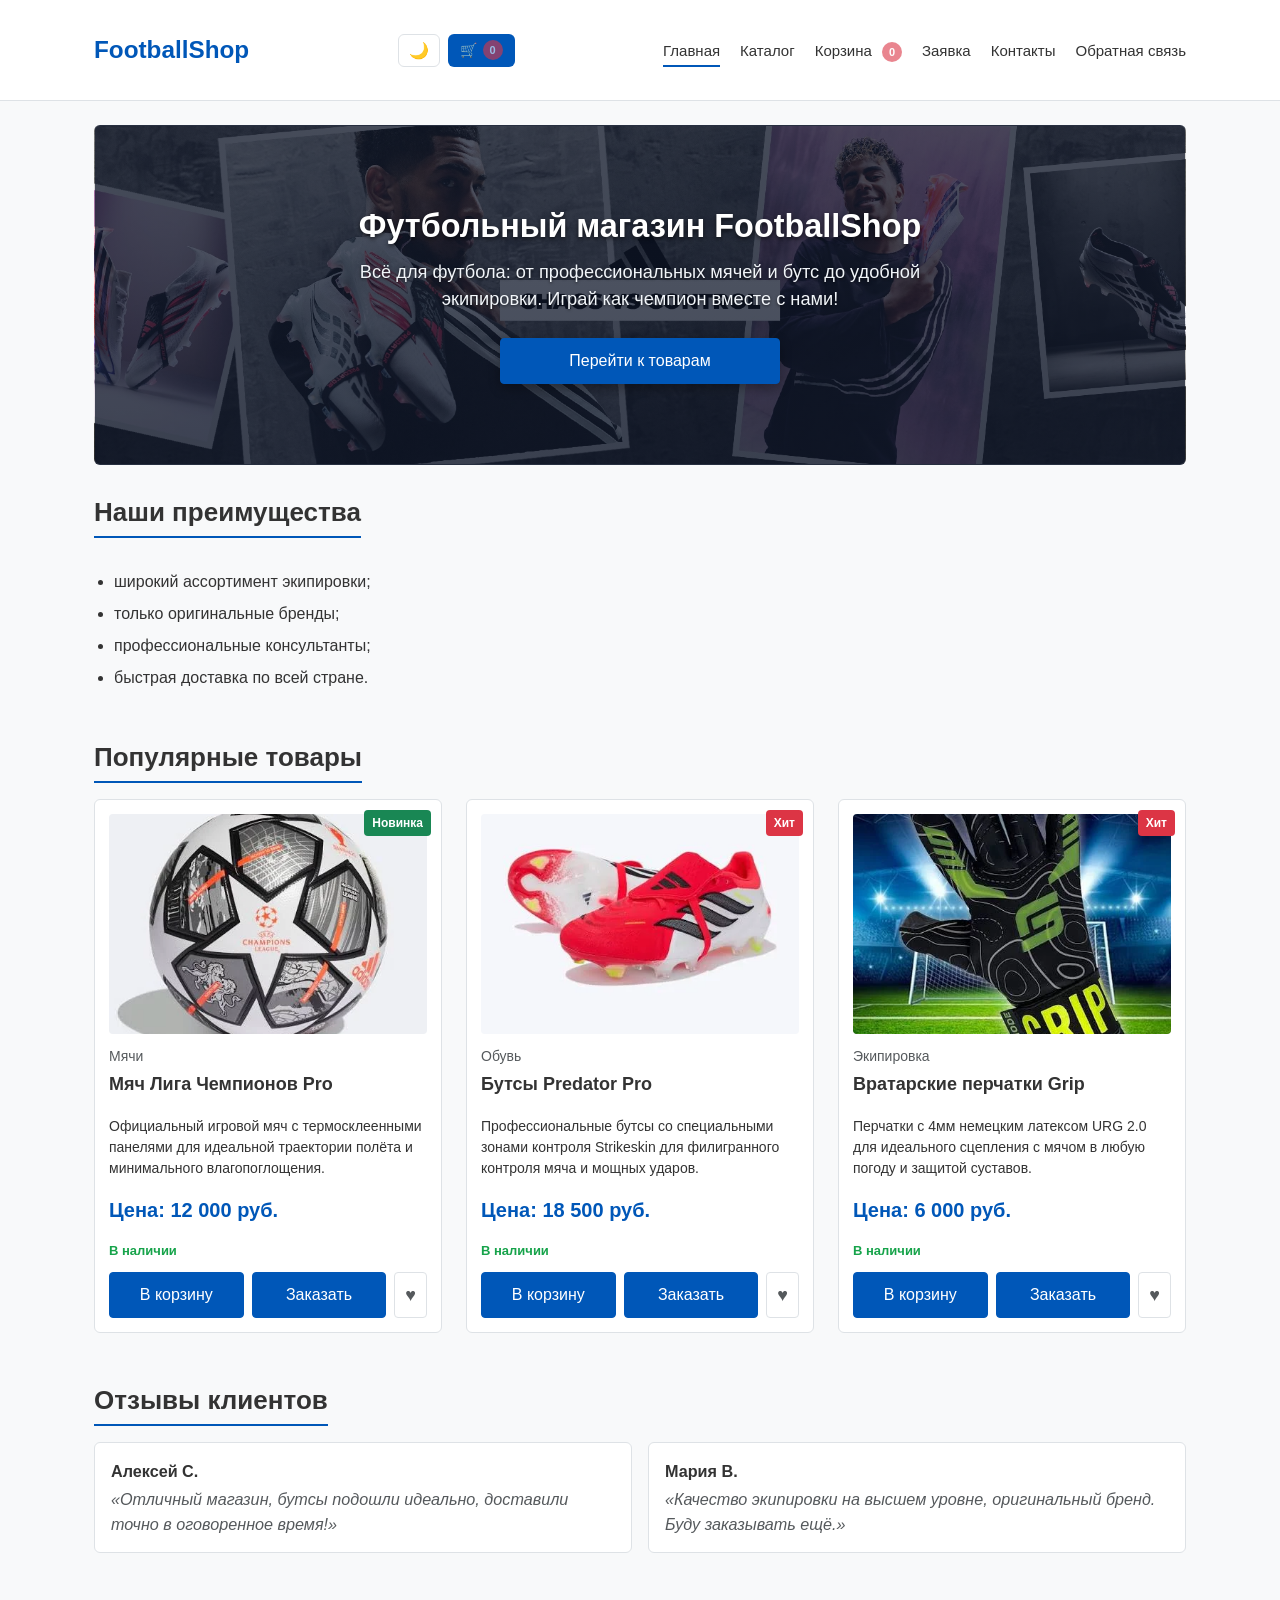
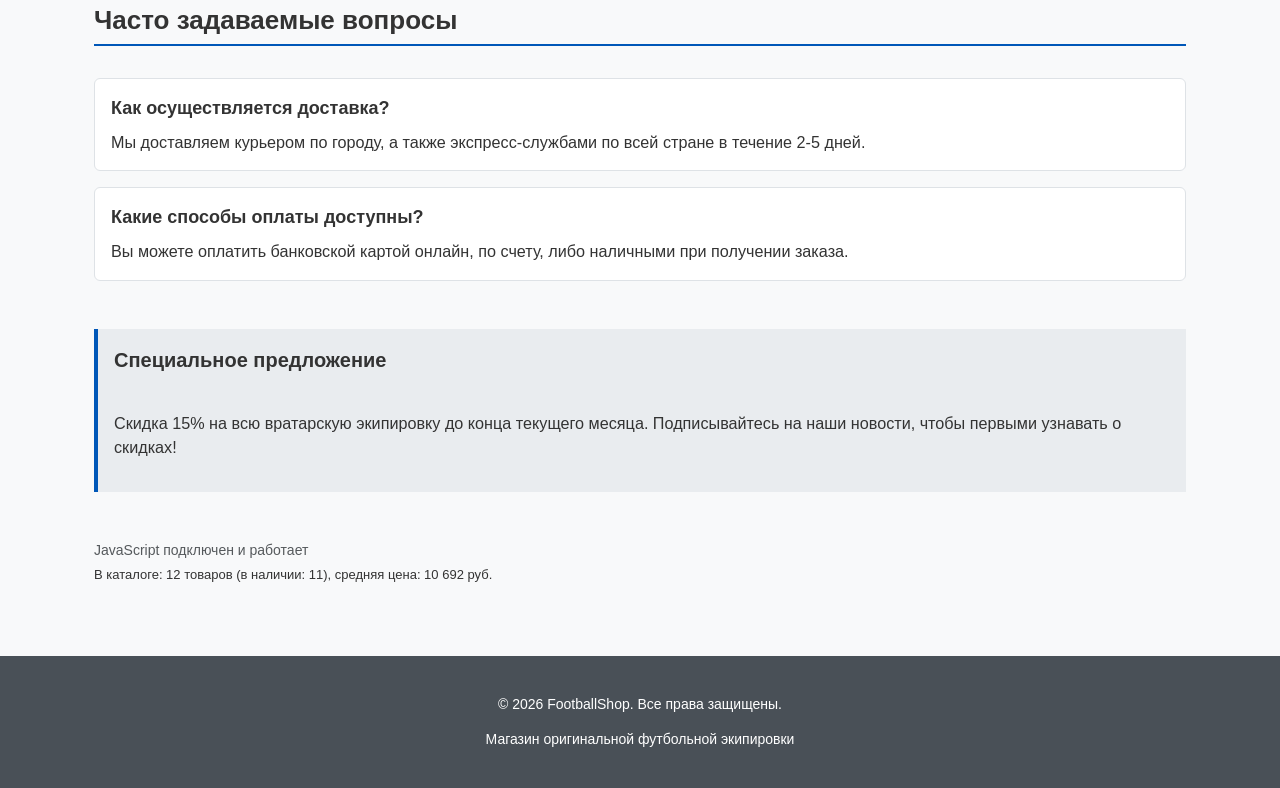
==== commit 644d5cba: "refactor: clean up comments and code formatting" ====
--- a/index.html
+++ b/index.html
@@ -183,8 +183,8 @@
         </p>
     </aside>
 
-    <section class="section" id="js-demo-section" aria-label="Статус системы">
-        <p class="js-message" id="js-status-message" style="margin: 0; font-size: 14px; color: var(--color-muted);">JavaScript не загружен</p>
+    <section class="section" id="js-demo-section" aria-label="Статус JavaScript">
+        <p class="js-message" id="js-status-message" style="margin: 0; font-size: 14px; color: var(--color-muted);">Загрузка скриптов...</p>
         <div class="product-output" id="js-summary-output" style="margin-top: 4px; font-size: 13px; font-weight: 500;"></div>
     </section>
 </main>
